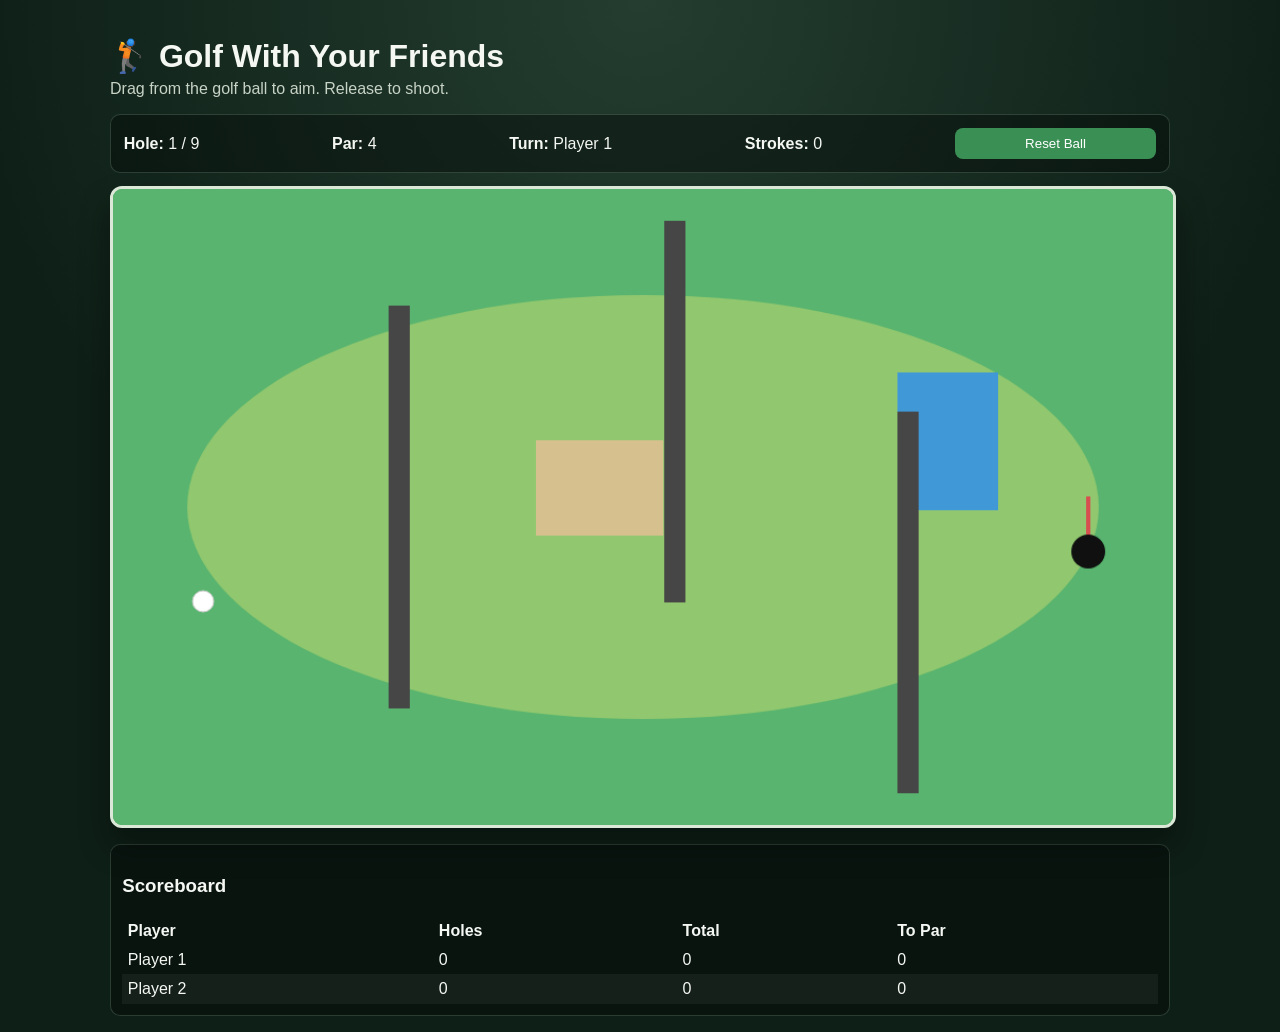
==== src/index.html @ f245c35f "Add requested no-op line in game script" ====
<!doctype html>
<html lang="en">
  <head>
    <meta charset="UTF-8" />
    <meta name="viewport" content="width=device-width, initial-scale=1.0" />
    <title>Golf With Your Friends</title>
    <link rel="stylesheet" href="style.css" />
  </head>
  <body>
    <div class="app">
      <header>
        <h1>🏌️ Golf With Your Friends</h1>
        <p>Drag from the golf ball to aim. Release to shoot.</p>
      </header>

      <main>
        <section class="hud">
          <div><strong>Hole:</strong> <span id="hole-label">1 / 9</span></div>
          <div><strong>Par:</strong> <span id="par-label">3</span></div>
          <div><strong>Turn:</strong> <span id="turn-label">Player 1</span></div>
          <div><strong>Strokes:</strong> <span id="stroke-label">0</span></div>
          <button id="reset-shot" type="button">Reset Ball</button>
        </section>

        <canvas id="course" width="1000" height="600" aria-label="Mini golf course"></canvas>

        <section class="scoreboard" id="scoreboard"></section>
      </main>
    </div>

    <script src="game.js"></script>
  </body>
</html>
---- src/style.css ----
:root {
  color-scheme: dark;
  font-family: Inter, Segoe UI, Roboto, sans-serif;
}

body {
  margin: 0;
  background: radial-gradient(circle at top, #243d30, #0e1f17 55%);
  color: #f4f7f2;
}

.app {
  max-width: 1060px;
  margin: 0 auto;
  padding: 1rem;
}

header h1 {
  margin-bottom: 0.3rem;
}

header p {
  margin-top: 0;
  color: #c7d3c5;
}

.hud {
  display: grid;
  grid-template-columns: repeat(5, auto);
  gap: 1rem;
  align-items: center;
  margin-bottom: 0.8rem;
  background: rgba(6, 12, 10, 0.45);
  border: 1px solid rgba(180, 220, 190, 0.2);
  border-radius: 10px;
  padding: 0.8rem;
}

button {
  background: #3a8f54;
  border: none;
  color: white;
  padding: 0.5rem 0.75rem;
  border-radius: 8px;
  cursor: pointer;
}

button:hover {
  background: #46aa63;
}

#course {
  width: 100%;
  border-radius: 12px;
  border: 3px solid #dbe8d8;
  background: #4aa35f;
  box-shadow: 0 18px 30px rgba(0, 0, 0, 0.35);
}

.scoreboard {
  margin-top: 0.8rem;
  background: rgba(6, 12, 10, 0.55);
  border: 1px solid rgba(180, 220, 190, 0.2);
  border-radius: 10px;
  padding: 0.7rem;
}

.scoreboard table {
  width: 100%;
  border-collapse: collapse;
}

.scoreboard th,
.scoreboard td {
  padding: 0.35rem;
  text-align: left;
}

.scoreboard tr:nth-child(even) {
  background: rgba(255, 255, 255, 0.05);
}
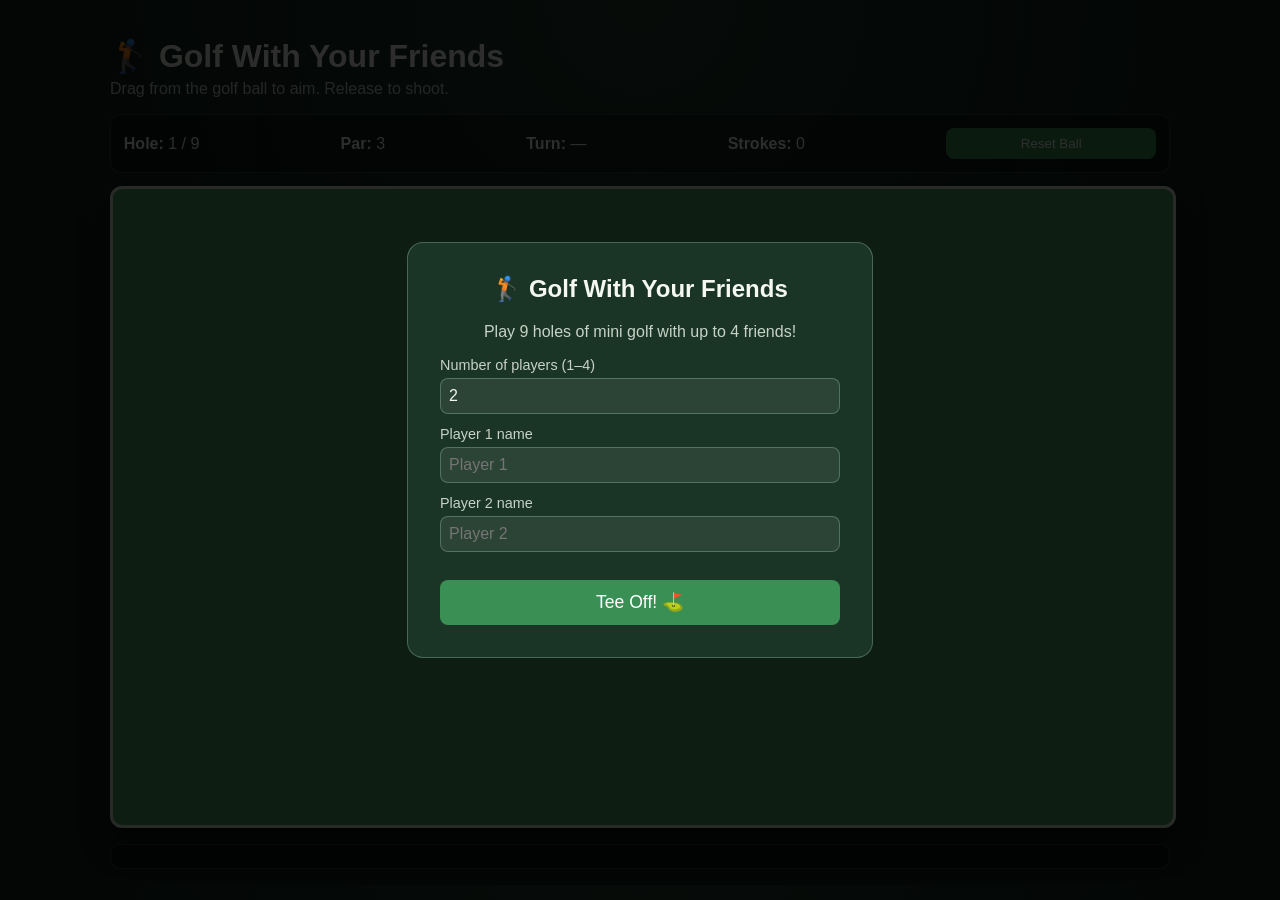
==== commit d36b7eb8: "Make golf game fully interactive: HTML setup overlay, touch support, Play Again, fix main.py SyntaxE" ====
--- a/src/index.html
+++ b/src/index.html
@@ -7,6 +7,20 @@
     <link rel="stylesheet" href="style.css" />
   </head>
   <body>
+    <!-- Player setup overlay — shown before the game starts / on Play Again -->
+    <div id="setup-overlay" class="setup-overlay">
+      <div class="setup-card">
+        <h2>🏌️ Golf With Your Friends</h2>
+        <p>Play 9 holes of mini golf with up to 4 friends!</p>
+        <div class="setup-field">
+          <label for="player-count">Number of players (1–4)</label>
+          <input id="player-count" type="number" min="1" max="4" value="2" />
+        </div>
+        <div id="name-fields"></div>
+        <button id="start-game-btn" type="button">Tee Off! ⛳</button>
+      </div>
+    </div>
+
     <div class="app">
       <header>
         <h1>🏌️ Golf With Your Friends</h1>
@@ -17,7 +31,7 @@
         <section class="hud">
           <div><strong>Hole:</strong> <span id="hole-label">1 / 9</span></div>
           <div><strong>Par:</strong> <span id="par-label">3</span></div>
-          <div><strong>Turn:</strong> <span id="turn-label">Player 1</span></div>
+          <div><strong>Turn:</strong> <span id="turn-label">—</span></div>
           <div><strong>Strokes:</strong> <span id="stroke-label">0</span></div>
           <button id="reset-shot" type="button">Reset Ball</button>
         </section>
--- a/src/style.css
+++ b/src/style.css
@@ -79,3 +79,68 @@
 .scoreboard tr:nth-child(even) {
   background: rgba(255, 255, 255, 0.05);
 }
+
+/* ── Setup overlay ──────────────────────────────────────────────────────────── */
+.setup-overlay {
+  position: fixed;
+  inset: 0;
+  background: rgba(0, 0, 0, 0.82);
+  display: flex;
+  align-items: center;
+  justify-content: center;
+  z-index: 100;
+}
+
+.setup-overlay.hidden {
+  display: none;
+}
+
+.setup-card {
+  background: #1a3525;
+  border: 1px solid rgba(180, 220, 190, 0.3);
+  border-radius: 16px;
+  padding: 2rem;
+  max-width: 400px;
+  width: 90%;
+  text-align: center;
+}
+
+.setup-card h2 {
+  margin-top: 0;
+}
+
+.setup-card p {
+  color: #c7d3c5;
+  margin-top: 0;
+}
+
+.setup-field {
+  margin: 0.75rem 0;
+  text-align: left;
+}
+
+.setup-field label {
+  display: block;
+  margin-bottom: 0.3rem;
+  color: #c7d3c5;
+  font-size: 0.9rem;
+}
+
+.setup-field input[type="text"],
+.setup-field input[type="number"] {
+  width: 100%;
+  padding: 0.5rem;
+  border-radius: 8px;
+  border: 1px solid rgba(180, 220, 190, 0.3);
+  background: rgba(255, 255, 255, 0.08);
+  color: #f4f7f2;
+  font-size: 1rem;
+  box-sizing: border-box;
+}
+
+#start-game-btn {
+  margin-top: 1rem;
+  padding: 0.75rem 2rem;
+  font-size: 1.1rem;
+  width: 100%;
+}
